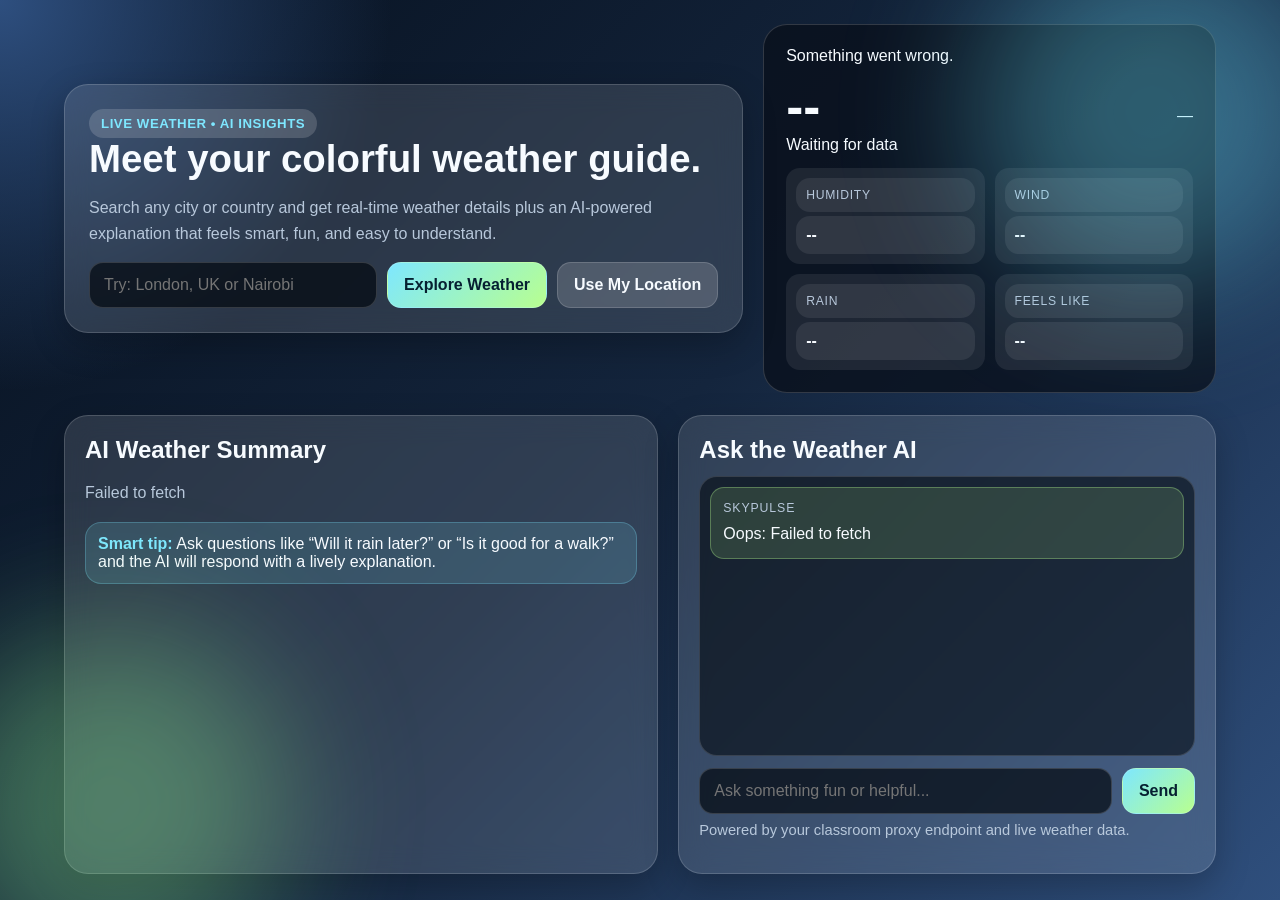
==== index.html @ bd6e923d "Add interactive weather AI single-page app" ====
<!DOCTYPE html>
<html lang="en">
  <head>
    <meta charset="UTF-8" />
    <meta name="viewport" content="width=device-width, initial-scale=1.0" />
    <title>SkyPulse Weather AI</title>
    <style>
      :root {
        --bg1: #07111f;
        --bg2: #14253d;
        --bg3: #2f4f7d;
        --panel: rgba(255, 255, 255, 0.12);
        --panel-strong: rgba(10, 16, 28, 0.78);
        --text: #f7fbff;
        --muted: #b8c8db;
        --accent: #7ee7ff;
        --accent-2: #b8ff8f;
        --accent-3: #ffb36e;
        --border: rgba(255, 255, 255, 0.16);
      }

      * { box-sizing: border-box; }
      body {
        margin: 0;
        min-height: 100vh;
        font-family: Inter, "Segoe UI", Roboto, Arial, sans-serif;
        color: var(--text);
        background: radial-gradient(circle at top left, #2e4f7f, transparent 25%), linear-gradient(135deg, var(--bg1), var(--bg2), var(--bg3));
        overflow-x: hidden;
      }

      body::before, body::after {
        content: "";
        position: fixed;
        width: 22rem;
        height: 22rem;
        border-radius: 50%;
        filter: blur(70px);
        opacity: 0.35;
        pointer-events: none;
        animation: drift 14s ease-in-out infinite;
      }
      body::before { top: -4rem; right: -3rem; background: #6ee7ff; }
      body::after { bottom: -5rem; left: -4rem; background: #96ff97; animation-delay: -7s; }

      .app {
        max-width: 1200px;
        margin: 0 auto;
        padding: 24px;
      }

      .hero {
        display: grid;
        grid-template-columns: 1.2fr 0.8fr;
        gap: 20px;
        align-items: center;
        margin-bottom: 22px;
      }

      .hero-card, .panel, .chat-card {
        border: 1px solid var(--border);
        background: var(--panel);
        backdrop-filter: blur(14px);
        box-shadow: 0 12px 34px rgba(0,0,0,0.24);
      }

      .hero-card {
        padding: 24px;
        border-radius: 24px;
      }

      .badge {
        display: inline-block;
        padding: 7px 12px;
        border-radius: 999px;
        background: rgba(255,255,255,0.16);
        color: var(--accent);
        font-size: 0.83rem;
        font-weight: 700;
        letter-spacing: 0.04em;
        text-transform: uppercase;
      }

      h1, h2 { margin: 0; }
      h1 { font-size: clamp(1.8rem, 3vw, 2.7rem); line-height: 1.08; }
      .hero p { color: var(--muted); line-height: 1.6; }

      .search-bar {
        display: flex;
        flex-wrap: wrap;
        gap: 10px;
        margin-top: 16px;
      }

      input, button {
        font: inherit;
        border-radius: 14px;
        border: 1px solid var(--border);
      }

      input {
        flex: 1 1 260px;
        min-width: 220px;
        padding: 13px 14px;
        color: var(--text);
        background: rgba(3, 9, 17, 0.7);
      }

      button {
        padding: 12px 16px;
        background: linear-gradient(135deg, var(--accent), var(--accent-2));
        color: #062031;
        font-weight: 800;
        cursor: pointer;
        transition: transform .16s ease, box-shadow .16s ease;
      }

      button:hover { transform: translateY(-2px); box-shadow: 0 10px 20px rgba(0,0,0,0.2); }
      button.secondary { background: rgba(255,255,255,0.16); color: var(--text); }

      .status-card {
        padding: 22px;
        border-radius: 24px;
        background: var(--panel-strong);
        border: 1px solid var(--border);
      }

      .weather-main {
        display: flex;
        justify-content: space-between;
        align-items: center;
        gap: 12px;
        margin-top: 12px;
      }

      .big-temp { font-size: 3.2rem; font-weight: 800; }
      .mini-stats { display: grid; grid-template-columns: repeat(2, minmax(0, 1fr)); gap: 10px; margin-top: 14px; }
      .mini-stats div { background: rgba(255,255,255,0.08); padding: 10px; border-radius: 14px; }
      .mini-stats .label { font-size: 0.76rem; color: var(--muted); margin-bottom: 4px; text-transform: uppercase; letter-spacing: .06em; }
      .mini-stats .value { font-weight: 700; }

      .grid {
        display: grid;
        grid-template-columns: 1.05fr 0.95fr;
        gap: 20px;
      }

      .panel, .chat-card {
        padding: 20px;
        border-radius: 24px;
      }

      .panel h2, .chat-card h2 { margin-bottom: 12px; }
      .panel p { color: var(--muted); line-height: 1.65; }
      .insight { margin-top: 12px; padding: 12px; border-radius: 16px; background: rgba(126,231,255,0.14); border: 1px solid rgba(126,231,255,0.26); }
      .insight strong { color: var(--accent); }

      .chat-log {
        min-height: 280px;
        max-height: 360px;
        overflow-y: auto;
        padding: 10px;
        border-radius: 18px;
        background: rgba(3, 9, 17, 0.58);
        border: 1px solid rgba(255,255,255,0.14);
      }
      .bubble {
        margin-bottom: 10px;
        padding: 11px 12px;
        border-radius: 14px;
        line-height: 1.55;
        animation: pop .25s ease;
      }
      .bubble.user { background: rgba(126,231,255,0.2); border: 1px solid rgba(126,231,255,0.32); }
      .bubble.ai { background: rgba(184,255,143,0.14); border: 1px solid rgba(184,255,143,0.32); }
      .bubble .who { font-size: 0.77rem; color: var(--muted); margin-bottom: 4px; text-transform: uppercase; letter-spacing: .07em; }

      .footer-note { margin-top: 8px; color: var(--muted); font-size: 0.92rem; }

      @keyframes drift {
        0%, 100% { transform: translate3d(0,0,0) scale(1); }
        50% { transform: translate3d(18px,-16px,0) scale(1.06); }
      }
      @keyframes pop { from { opacity: 0; transform: translateY(6px);} to { opacity: 1; transform: translateY(0);} }

      @media (max-width: 860px) {
        .hero, .grid { grid-template-columns: 1fr; }
      }
    </style>
  </head>
  <body>
    <main class="app">
      <section class="hero">
        <div class="hero-card">
          <span class="badge">Live weather • AI insights</span>
          <h1>Meet your colorful weather guide.</h1>
          <p>Search any city or country and get real-time weather details plus an AI-powered explanation that feels smart, fun, and easy to understand.</p>
          <div class="search-bar">
            <input id="locationInput" type="text" placeholder="Try: London, UK or Nairobi" />
            <button id="searchBtn">Explore Weather</button>
            <button id="geoBtn" class="secondary">Use My Location</button>
          </div>
        </div>

        <div class="status-card">
          <div id="statusText">Loading weather from the skies…</div>
          <div class="weather-main">
            <div>
              <div id="tempValue" class="big-temp">--</div>
              <div id="conditionValue">Waiting for data</div>
            </div>
            <div id="locationValue">—</div>
          </div>
          <div class="mini-stats">
            <div><div class="label">Humidity</div><div id="humidityValue" class="value">--</div></div>
            <div><div class="label">Wind</div><div id="windValue" class="value">--</div></div>
            <div><div class="label">Rain</div><div id="rainValue" class="value">--</div></div>
            <div><div class="label">Feels Like</div><div id="feelsLikeValue" class="value">--</div></div>
          </div>
        </div>
      </section>

      <section class="grid">
        <article class="panel">
          <h2>AI Weather Summary</h2>
          <p id="aiSummary">Your AI weather companion will appear here after a search.</p>
          <div class="insight">
            <strong>Smart tip:</strong> Ask questions like “Will it rain later?” or “Is it good for a walk?” and the AI will respond with a lively explanation.
          </div>
        </article>

        <article class="chat-card">
          <h2>Ask the Weather AI</h2>
          <div id="chatLog" class="chat-log"></div>
          <div class="search-bar" style="margin-top: 12px;">
            <input id="chatInput" type="text" placeholder="Ask something fun or helpful..." />
            <button id="chatBtn">Send</button>
          </div>
          <p class="footer-note">Powered by your classroom proxy endpoint and live weather data.</p>
        </article>
      </section>
    </main>

    <script>
      const weatherCodeMap = {
        0: "Clear sky",
        1: "Mostly clear",
        2: "Partly cloudy",
        3: "Overcast",
        45: "Fog",
        48: "Rime fog",
        51: "Light drizzle",
        53: "Drizzle",
        55: "Heavy drizzle",
        61: "Light rain",
        63: "Rain",
        65: "Heavy rain",
        66: "Freezing rain",
        67: "Heavy freezing rain",
        71: "Light snow",
        73: "Snow",
        75: "Heavy snow",
        80: "Rain showers",
        81: "Strong showers",
        82: "Violent showers",
        95: "Thunderstorms",
        96: "Thunderstorms with hail",
        99: "Severe thunderstorm"
      };

      const state = {
        place: null,
        weather: null
      };

      const els = {
        locationInput: document.getElementById("locationInput"),
        searchBtn: document.getElementById("searchBtn"),
        geoBtn: document.getElementById("geoBtn"),
        statusText: document.getElementById("statusText"),
        tempValue: document.getElementById("tempValue"),
        conditionValue: document.getElementById("conditionValue"),
        locationValue: document.getElementById("locationValue"),
        humidityValue: document.getElementById("humidityValue"),
        windValue: document.getElementById("windValue"),
        rainValue: document.getElementById("rainValue"),
        feelsLikeValue: document.getElementById("feelsLikeValue"),
        aiSummary: document.getElementById("aiSummary"),
        chatLog: document.getElementById("chatLog"),
        chatInput: document.getElementById("chatInput"),
        chatBtn: document.getElementById("chatBtn")
      };

      function setStatus(message) {
        els.statusText.textContent = message;
      }

      function renderWeather(weather, place) {
        state.weather = weather;
        state.place = place;

        const current = weather.current;
        const description = weatherCodeMap[current.weathercode] || "Changing skies";

        els.locationValue.textContent = `${place.name}, ${place.country}`;
        els.tempValue.textContent = `${Math.round(current.temperature_2m)}°C`;
        els.conditionValue.textContent = description;
        els.humidityValue.textContent = `${Math.round(current.relative_humidity_2m)}%`;
        els.windValue.textContent = `${Math.round(current.wind_speed_10m)} km/h`;
        els.rainValue.textContent = `${current.rain.toFixed(1)} mm`;
        els.feelsLikeValue.textContent = `${Math.round(current.apparent_temperature)}°C`;
      }

      function appendBubble(text, who) {
        const bubble = document.createElement("div");
        bubble.className = `bubble ${who === "You" ? "user" : "ai"}`;
        bubble.innerHTML = `<div class="who">${who}</div>${text}`;
        els.chatLog.appendChild(bubble);
        els.chatLog.scrollTop = els.chatLog.scrollHeight;
      }

      async function askProxy(prompt) {
        // This is the main AI request. It sends your message to the classroom proxy server
        // using a standard fetch POST request and JSON data.
        const response = await fetch("https://vibe-proxy-gqv4.onrender.com/v1/chat/completions", {
          method: "POST",
          headers: {
            "Content-Type": "application/json",
            Authorization: "Bearer sk-vibe-summer-2026"
          },
          body: JSON.stringify({
            model: "class-chat-model",
            messages: [{ role: "user", content: prompt }]
          })
        });

        if (!response.ok) {
          throw new Error(`Proxy request failed with status ${response.status}`);
        }

        const data = await response.json();
        // The proxy returns the answer in a typical OpenAI-style format.
        // We read the content from data.choices[0].message.content.
        return data?.choices?.[0]?.message?.content || "The AI did not return any text.";
      }

      async function buildAiSummary(userQuestion = "Give me a lively weather summary.") {
        if (!state.weather || !state.place) {
          return "Search for a location first so I can build a weather-based AI response.";
        }

        const current = state.weather.current;
        const description = weatherCodeMap[current.weathercode] || "Changing skies";
        const prompt = `You are a cheerful weather guide. The user asked: "${userQuestion}". The live weather for ${state.place.name}, ${state.place.country} is ${description}, ${Math.round(current.temperature_2m)}°C, feels like ${Math.round(current.apparent_temperature)}°C, humidity ${Math.round(current.relative_humidity_2m)}%, wind ${Math.round(current.wind_speed_10m)} km/h, and rain ${current.rain.toFixed(1)} mm. Please answer in a friendly, vivid, and helpful way with one short prediction and one practical tip.`;

        return askProxy(prompt);
      }

      async function fetchWeather(locationText) {
        setStatus("Fetching weather…");
        try {
          // Step 1: Turn the city or country name into coordinates.
          const geoRes = await fetch(`https://geocoding-api.open-meteo.com/v1/search?name=${encodeURIComponent(locationText)}&count=1&language=en&format=json`);
          if (!geoRes.ok) throw new Error("Location lookup failed.");
          const geoData = await geoRes.json();
          if (!geoData.results?.length) throw new Error("No matching place found.");

          const place = geoData.results[0];

          // Step 2: Use the coordinates to request detailed weather data.
          const url = new URL("https://api.open-meteo.com/v1/forecast");
          url.searchParams.set("latitude", place.latitude);
          url.searchParams.set("longitude", place.longitude);
          url.searchParams.set("current", "temperature_2m,apparent_temperature,weathercode,relative_humidity_2m,wind_speed_10m,rain");
          url.searchParams.set("timezone", "auto");

          const weatherRes = await fetch(url);
          if (!weatherRes.ok) throw new Error("Weather request failed.");
          const weather = await weatherRes.json();
          renderWeather(weather, place);
          setStatus(`Live weather loaded for ${place.name}`);

          // Step 3: Ask the AI for a colorful explanation using the fresh weather data.
          const aiReply = await buildAiSummary(`Give me a vivid weather summary for ${place.name}.`);
          els.aiSummary.textContent = aiReply;
          appendBubble(`Weather loaded for ${place.name}.`, "SkyPulse");
          appendBubble(aiReply, "SkyPulse");
        } catch (error) {
          setStatus("Something went wrong.");
          els.aiSummary.textContent = error.message;
          appendBubble(`Oops: ${error.message}`, "SkyPulse");
        }
      }

      function requestUserLocation() {
        if (!navigator.geolocation) {
          els.aiSummary.textContent = "Geolocation is not supported in this browser.";
          return;
        }

        navigator.geolocation.getCurrentPosition(async (position) => {
          const lat = position.coords.latitude;
          const lon = position.coords.longitude;
          setStatus("Using your current coordinates…");
          try {
            const url = new URL("https://geocoding-api.open-meteo.com/v1/reverse");
            url.searchParams.set("latitude", lat);
            url.searchParams.set("longitude", lon);
            url.searchParams.set("language", "en");
            url.searchParams.set("format", "json");
            const res = await fetch(url);
            if (!res.ok) throw new Error("Reverse geocoding failed.");
            const data = await res.json();
            const place = data.results?.[0] || { name: "Your area", country: "Current location" };
            await fetchWeather(`${place.name}, ${place.country}`);
          } catch (error) {
            els.aiSummary.textContent = error.message;
          }
        }, () => {
          els.aiSummary.textContent = "Location permission was denied. You can still search for a city manually.";
        });
      }

      document.getElementById("searchBtn").addEventListener("click", () => {
        const q = els.locationInput.value.trim();
        if (!q) return;
        fetchWeather(q);
      });

      document.getElementById("geoBtn").addEventListener("click", requestUserLocation);

      els.locationInput.addEventListener("keydown", (event) => {
        if (event.key === "Enter") {
          event.preventDefault();
          document.getElementById("searchBtn").click();
        }
      });

      document.getElementById("chatBtn").addEventListener("click", async () => {
        const question = els.chatInput.value.trim();
        if (!question) return;
        appendBubble(question, "You");
        els.chatInput.value = "";

        try {
          const reply = await buildAiSummary(question);
          appendBubble(reply, "SkyPulse");
          els.aiSummary.textContent = reply;
        } catch (error) {
          appendBubble(`AI error: ${error.message}`, "SkyPulse");
        }
      });

      els.chatInput.addEventListener("keydown", (event) => {
        if (event.key === "Enter") {
          event.preventDefault();
          document.getElementById("chatBtn").click();
        }
      });

      // Start with a friendly default city so the app feels alive immediately.
      fetchWeather("London");
    </script>
  </body>
</html>
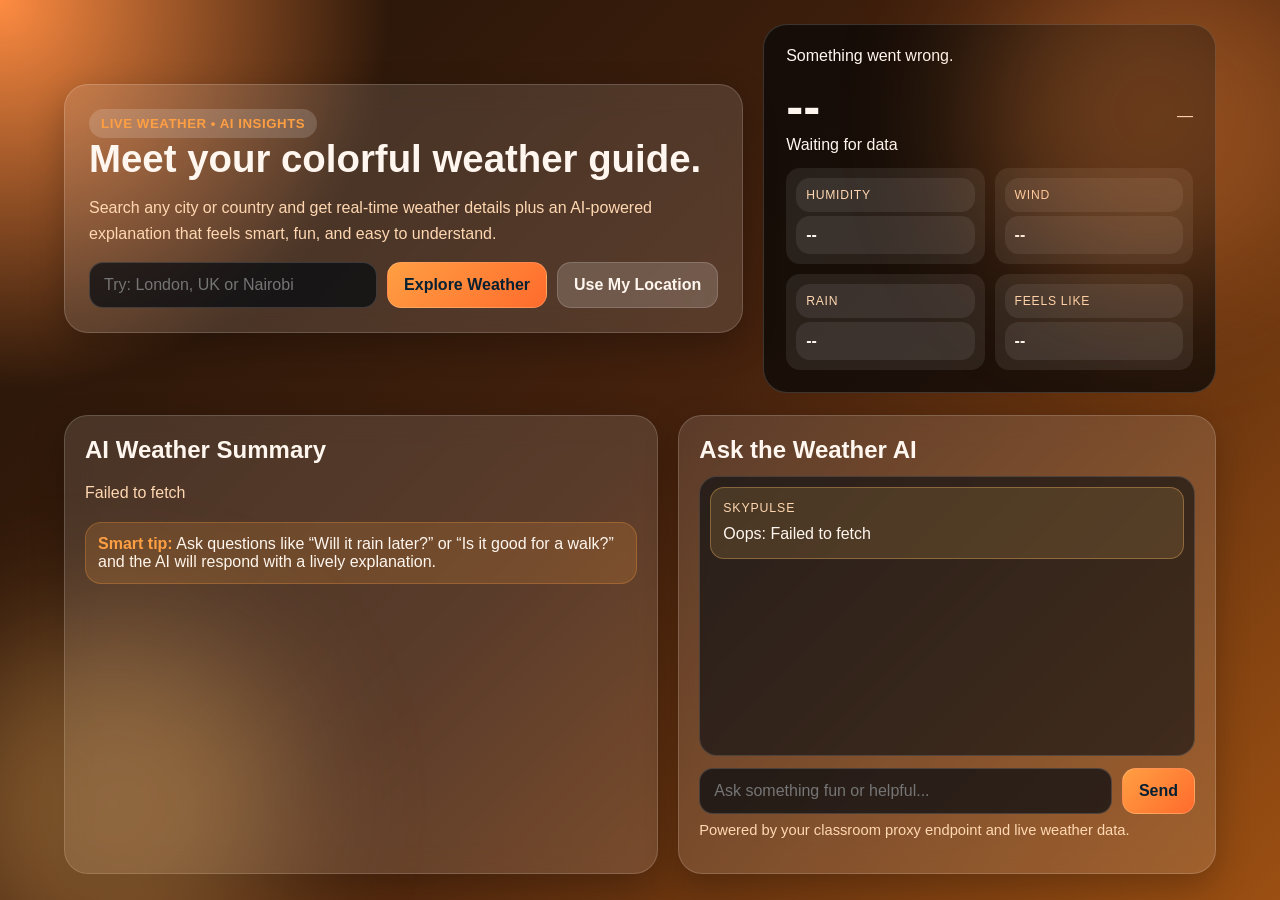
==== commit 54836dcf: "Added Orange theme" ====
--- a/index.html
+++ b/index.html
@@ -6,16 +6,16 @@
     <title>SkyPulse Weather AI</title>
     <style>
       :root {
-        --bg1: #07111f;
-        --bg2: #14253d;
-        --bg3: #2f4f7d;
+        --bg1: #1f1207;
+        --bg2: #44210d;
+        --bg3: #9b4f12;
         --panel: rgba(255, 255, 255, 0.12);
-        --panel-strong: rgba(10, 16, 28, 0.78);
-        --text: #f7fbff;
-        --muted: #b8c8db;
-        --accent: #7ee7ff;
-        --accent-2: #b8ff8f;
-        --accent-3: #ffb36e;
+        --panel-strong: rgba(12, 10, 8, 0.78);
+        --text: #fff7ef;
+        --muted: #ffd8b2;
+        --accent: #ff9f43;
+        --accent-2: #ff6b2c;
+        --accent-3: #ffd166;
         --border: rgba(255, 255, 255, 0.16);
       }
 
@@ -25,7 +25,7 @@
         min-height: 100vh;
         font-family: Inter, "Segoe UI", Roboto, Arial, sans-serif;
         color: var(--text);
-        background: radial-gradient(circle at top left, #2e4f7f, transparent 25%), linear-gradient(135deg, var(--bg1), var(--bg2), var(--bg3));
+        background: radial-gradient(circle at top left, #ff8c42, transparent 25%), linear-gradient(135deg, var(--bg1), var(--bg2), var(--bg3));
         overflow-x: hidden;
       }
 
@@ -40,8 +40,8 @@
         pointer-events: none;
         animation: drift 14s ease-in-out infinite;
       }
-      body::before { top: -4rem; right: -3rem; background: #6ee7ff; }
-      body::after { bottom: -5rem; left: -4rem; background: #96ff97; animation-delay: -7s; }
+      body::before { top: -4rem; right: -3rem; background: #ff8f3f; }
+      body::after { bottom: -5rem; left: -4rem; background: #ffbf69; animation-delay: -7s; }
 
       .app {
         max-width: 1200px;
@@ -152,7 +152,7 @@
 
       .panel h2, .chat-card h2 { margin-bottom: 12px; }
       .panel p { color: var(--muted); line-height: 1.65; }
-      .insight { margin-top: 12px; padding: 12px; border-radius: 16px; background: rgba(126,231,255,0.14); border: 1px solid rgba(126,231,255,0.26); }
+      .insight { margin-top: 12px; padding: 12px; border-radius: 16px; background: rgba(255, 159, 67, 0.16); border: 1px solid rgba(255, 159, 67, 0.28); }
       .insight strong { color: var(--accent); }
 
       .chat-log {
@@ -171,8 +171,8 @@
         line-height: 1.55;
         animation: pop .25s ease;
       }
-      .bubble.user { background: rgba(126,231,255,0.2); border: 1px solid rgba(126,231,255,0.32); }
-      .bubble.ai { background: rgba(184,255,143,0.14); border: 1px solid rgba(184,255,143,0.32); }
+      .bubble.user { background: rgba(255, 159, 67, 0.2); border: 1px solid rgba(255, 159, 67, 0.32); }
+      .bubble.ai { background: rgba(255, 191, 105, 0.15); border: 1px solid rgba(255, 191, 105, 0.34); }
       .bubble .who { font-size: 0.77rem; color: var(--muted); margin-bottom: 4px; text-transform: uppercase; letter-spacing: .07em; }
 
       .footer-note { margin-top: 8px; color: var(--muted); font-size: 0.92rem; }
